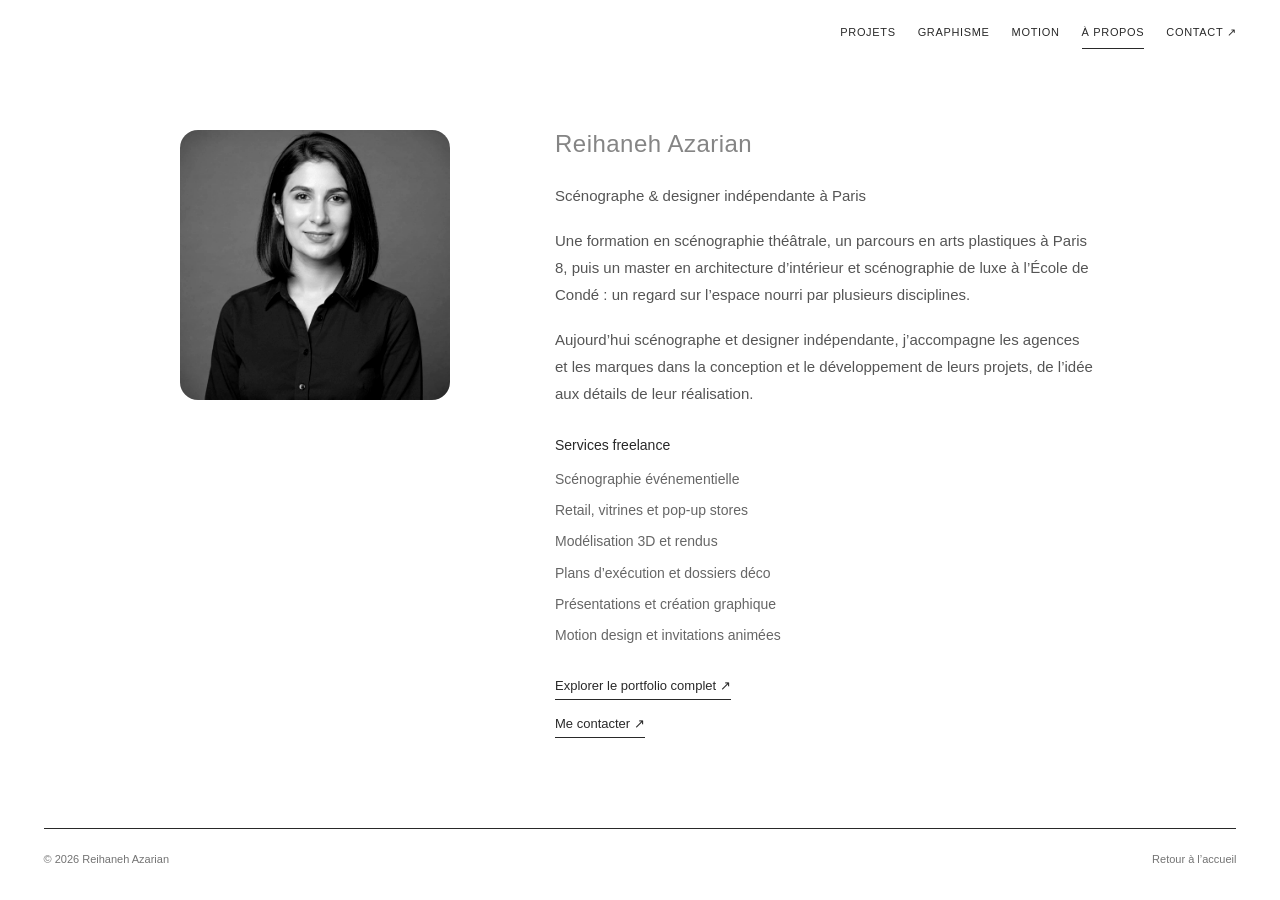
==== about.html @ 953ecf99 "Publish responsive portfolio with project galleries and motion design" ====
<!doctype html>
<html lang="fr">
<head>
<meta charset="utf-8"><meta name="viewport" content="width=device-width,initial-scale=1">
<title>À propos — Reihaneh Azarian</title>
<meta name="description" content="Scénographe et designer indépendante à Paris. Scénographie événementielle, retail, maquettes et création graphique. Découvrez le portfolio de Reihaneh Azarian.">
<meta name="theme-color" content="#ffffff"><link rel="stylesheet" href="./style.css?v=20261115-mobile">
</head>
<body class="about-page"><header class="topbar" id="top"><a class="wordmark" href="index.html#top" aria-label="Reihaneh Azarian, accueil">RA<span class="mark">✳</span></a><span class="location">Indépendante · Paris, France</span><nav aria-label="Navigation principale"><a href="index.html#projets">Projets</a><a href="index.html#graphisme">Graphisme</a><a href="index.html#motion">Motion</a><a href="about.html" aria-current="page">À propos</a><a href="index.html#contact">Contact ↗</a></nav></header><main class="bio-layout"><img class="bio-portrait" src="assets/reihaneh-portrait.jpg" alt="Portrait de Reihaneh Azarian" width="1280" height="1280"><section class="bio-content" aria-labelledby="bio-name"><h1 id="bio-name">Reihaneh Azarian</h1><p>Scénographe &amp; designer indépendante à Paris</p><p>Une formation en scénographie théâtrale, un parcours en arts plastiques à Paris 8, puis un master en architecture d’intérieur et scénographie de luxe à l’École de Condé : un regard sur l’espace nourri par plusieurs disciplines.</p><p>Aujourd’hui scénographe et designer indépendante, j’accompagne les agences et les marques dans la conception et le développement de leurs projets, de l’idée aux détails de leur réalisation.</p><div class="bio-services"><h2>Services freelance</h2><ul><li>Scénographie événementielle</li><li>Retail, vitrines et pop-up stores</li><li>Modélisation 3D et rendus</li><li>Plans d’exécution et dossiers déco</li><li>Présentations et création graphique</li><li>Motion design et invitations animées</li></ul></div><div class="bio-links"><a class="text-link" href="assets/portfolio.pdf" target="_blank" rel="noopener">Explorer le portfolio complet ↗</a><a class="text-link" href="index.html#contact">Me contacter ↗</a></div></section></main><footer><span>© 2026 Reihaneh Azarian</span><a href="index.html">Retour à l’accueil</a></footer></body></html>
---- style.css ----
@charset "UTF-8";
:root{--paper:#fff;--ink:#292929;--accent:#292929;--line:#e8e8e8;--muted:#737373;--display:Impact,'Arial Narrow','Helvetica Neue',sans-serif}
*{box-sizing:border-box}html{scroll-behavior:smooth;scroll-padding-top:28px}body{margin:0;background:var(--paper);color:var(--ink);font-family:Arial,Helvetica,sans-serif;-webkit-font-smoothing:antialiased}body.modal-open{overflow:hidden}a{color:inherit;text-decoration:none}button{font:inherit;color:inherit}button,a{touch-action:manipulation}a:focus-visible,button:focus-visible{outline:3px solid var(--accent);outline-offset:5px}img{display:block;width:100%;height:auto}::selection{background:var(--accent);color:white}.skip{position:fixed;top:-100px;padding:14px;background:var(--ink);color:white;z-index:100}.skip:focus{top:0}.topbar{margin:0 3.4%;min-height:88px;display:flex;align-items:center;justify-content:space-between;border-bottom:1px solid var(--ink);gap:20px}.wordmark{font-size:32px;font-weight:800;letter-spacing:-3px}.mark{display:inline-block;color:var(--accent);font-size:34px;margin-left:5px;vertical-align:middle}.location{font-size:12px}.topbar nav{display:flex;gap:28px;font-size:13px}.topbar nav a:hover,.text-link:hover,.contact a:hover{color:var(--accent)}.intro{padding:46px 3.4% 44px}.intro h1{margin:0;font-size:clamp(72px,15.7vw,250px);font-weight:900;letter-spacing:-.075em;line-height:.82}.intro h1>span{display:block}.title-star{color:var(--accent);display:inline-block;font-size:.69em;vertical-align:12%;margin-left:.17em;line-height:1;animation:turn 35s linear infinite}.intro-bottom{display:grid;grid-template-columns:1.3fr 1fr auto;align-items:end;gap:25px;margin-top:48px}.intro-bottom h2{font-size:clamp(22px,2.6vw,40px);letter-spacing:-.04em;font-weight:500;line-height:1.1;margin:0}.intro-bottom p{font-size:15px;line-height:1.5;margin:0}.round-link{width:58px;height:58px;border:1px solid var(--ink);border-radius:50%;display:grid;place-items:center;font-size:30px}.round-link:hover{color:var(--paper);background:var(--ink)}.visual-strip{display:grid;grid-template-columns:1.05fr 1fr 1fr .85fr;gap:6px;overflow:hidden}.visual-strip a{overflow:hidden}.visual-strip img{height:clamp(190px,27vw,440px);object-fit:cover;transition:transform .6s}.visual-strip a:hover img{transform:scale(1.05)}.about{margin:0 3.4%;padding:100px 0;display:grid;grid-template-columns:1fr 1.8fr .7fr;gap:50px;border-bottom:1px solid var(--ink)}.eyebrow{font-size:11px;text-transform:uppercase;letter-spacing:.12em;line-height:1.6;margin:0 0 20px}.about h2{font-size:clamp(32px,3.5vw,55px);letter-spacing:-.055em;line-height:1.05;margin:0 0 28px;font-weight:500}.about p:not(.eyebrow){font-size:16px;line-height:1.65;max-width:560px}.text-link{display:inline-block;border-bottom:1px solid;padding-bottom:6px;margin-top:15px;font-size:13px}.about-note{align-self:end}.asterisk{font-size:100px;line-height:1;color:var(--accent)}.about-note p{font-size:13px!important}.work{padding:85px 3.4% 100px}.section-heading{display:flex;align-items:end;justify-content:space-between;gap:20px}.section-heading h2{font-size:clamp(48px,7vw,110px);letter-spacing:-.065em;line-height:.95;margin:0;font-weight:500}.accent{color:var(--accent)}.project-count{font-size:12px;padding-bottom:5px;color:var(--muted)}.filters{display:flex;gap:8px;flex-wrap:wrap;margin:35px 0}.filters button{border:1px solid var(--line);background:transparent;border-radius:30px;padding:10px 18px;font-size:12px;cursor:pointer}.filters button[aria-pressed=true],.filters button:hover{background:var(--ink);border-color:var(--ink);color:var(--paper)}.project-grid{display:grid;grid-template-columns:repeat(2,minmax(0,1fr));gap:48px 24px}.project-card[hidden]{display:none}.project-card{min-width:0}.project-card>a{display:block}.card-image{position:relative;overflow:hidden;background:#e4e1d9;aspect-ratio:1.55}.card-image img{height:100%;object-fit:cover;transition:transform .65s cubic-bezier(.2,.65,.3,1)}.project-card.graphic .card-image img{object-fit:contain;background:#fff}.project-card a:hover img{transform:scale(1.035)}.card-arrow{position:absolute;bottom:16px;right:16px;width:44px;height:44px;border-radius:50%;display:grid;place-items:center;background:var(--paper);font-size:23px;transition:background .2s,color .2s}.project-card a:hover .card-arrow{background:var(--accent);color:white}.card-caption{display:flex;justify-content:space-between;align-items:baseline;gap:15px;margin-top:14px}.card-caption h3{font-size:24px;letter-spacing:-.04em;font-weight:500;margin:0}.card-caption span{font-size:11px;color:var(--muted);text-align:right}.card-subtitle{font-size:12px;margin:7px 0 0;color:var(--muted)}.pdf-banner{background:var(--ink);color:var(--paper);display:flex;justify-content:space-between;align-items:center;padding:65px 6.8%;gap:35px}.pdf-banner h2{font-size:clamp(30px,4.5vw,64px);font-weight:500;line-height:1.05;letter-spacing:-.05em;margin:0}.download{padding:24px 28px;border:1px solid #77766e;min-width:250px;font-size:20px}.download span{display:block;font-size:12px;margin-top:16px;color:#c3c2bb}.download:hover{border-color:var(--paper)}.contact{padding:110px 3.4% 80px}.contact h2{max-width:1050px;font-size:clamp(38px,6.5vw,100px);letter-spacing:-.06em;font-weight:500;line-height:1.04;margin:30px 0 40px}.email{font-size:clamp(17px,2.4vw,35px);letter-spacing:-.03em;border-bottom:1px solid;padding-bottom:8px;display:inline-block;overflow-wrap:anywhere}.contact-links{display:flex;gap:32px;font-size:13px;margin-top:40px;flex-wrap:wrap}footer{margin:0 3.4%;padding:24px 0;border-top:1px solid var(--ink);display:flex;justify-content:space-between;gap:20px;font-size:11px;color:var(--muted)}dialog{border:0;padding:0;width:min(1200px,94vw);max-height:94dvh;background:var(--paper);color:var(--ink)}dialog::backdrop{background:rgba(20,20,18,.78);backdrop-filter:blur(6px)}.dialog-top{position:sticky;top:0;display:flex;align-items:center;justify-content:space-between;background:var(--paper);padding:18px 30px;border-bottom:1px solid var(--line);z-index:2;font-size:12px}.close-dialog{background:transparent;border:1px solid var(--ink);padding:8px 14px;cursor:pointer;border-radius:30px}.close-dialog:hover{background:var(--ink);color:var(--paper)}.dialog-intro{padding:40px 40px 32px}.dialog-intro h2{font-size:clamp(32px,5vw,68px);letter-spacing:-.05em;font-weight:500;line-height:1;margin:0 0 20px}.dialog-intro .description{font-size:17px;line-height:1.65;max-width:800px}.project-meta{display:grid;grid-template-columns:1fr 1fr;gap:25px;font-size:12px;line-height:1.6;margin-top:25px}.project-meta strong{display:block;text-transform:uppercase;font-size:10px;letter-spacing:.1em;margin-bottom:7px}.project-pages{padding:0 20px 20px}.project-pages img{background:white;margin-bottom:12px}.dialog-pdf{display:inline-block;margin-top:25px;border-bottom:1px solid;padding-bottom:5px;font-size:13px}@keyframes turn{to{transform:rotate(360deg)}}
@media(min-width:1600px){main,.topbar,footer{max-width:1800px;margin-left:auto;margin-right:auto}.topbar,footer{width:93.2%}}
@media(max-width:800px){.topbar{min-height:70px}.location{display:none}.topbar nav{gap:18px;font-size:12px}.intro{padding-top:38px}.intro h1{font-size:16vw}.intro-bottom{grid-template-columns:1fr auto;margin-top:32px}.intro-bottom p{display:none}.visual-strip{grid-template-columns:repeat(2,1fr)}.visual-strip img{height:30vw}.about{grid-template-columns:1fr;gap:10px;padding:60px 0}.about-note{display:none}.about p:not(.eyebrow){max-width:none}.work{padding-top:60px;padding-bottom:60px}.project-grid{gap:30px 15px}.card-caption{display:block}.card-caption h3{font-size:20px}.card-caption span{display:block;text-align:left;margin-top:6px}.filters{margin:28px 0;gap:6px}.filters button{padding:9px 12px;font-size:11px}.pdf-banner{padding:45px 5%;align-items:start;flex-direction:column}.contact{padding-top:65px;padding-bottom:50px}footer{flex-wrap:wrap}footer>span:nth-child(2){order:3;width:100%}.dialog-intro{padding:26px 20px}.dialog-top{padding:12px 20px}.project-pages{padding:0 8px 8px}.project-meta{grid-template-columns:1fr}}
@media(max-width:520px){.project-grid{grid-template-columns:1fr}.card-caption{display:flex}.card-caption span{text-align:right}.section-heading h2{font-size:54px}.intro-bottom h2{font-size:22px}.round-link{width:44px;height:44px}.contact-links{gap:18px}.project-count{font-size:10px}.visual-strip{gap:3px}.title-star{margin-left:.1em}}
@media(prefers-reduced-motion:reduce){html{scroll-behavior:auto}*,*::before,*::after{animation:none!important;transition:none!important}}

/* Centered editorial direction: floating project cards and condensed type. */
.topbar{border:0;min-height:65px;justify-content:flex-end;position:relative;z-index:5}.topbar .wordmark,.topbar .location{display:none}.topbar nav{font-size:11px;gap:22px;text-transform:uppercase;letter-spacing:.06em}.intro{padding:0 20px 75px;text-align:center;overflow:hidden}.hero-location{font-family:var(--display);font-size:14px;letter-spacing:.07em}.hero-location a{display:block;font:9px Arial,sans-serif;letter-spacing:.13em;margin-top:9px;color:#999}.intro h1{font-family:var(--display);font-size:clamp(45px,7.2vw,100px);font-weight:400;letter-spacing:-.025em;line-height:1.05;margin:40px 0 0}.hero-deck{position:relative;isolation:isolate;max-width:670px;height:285px;margin:24px auto 15px}.hero-card{--angle:-5deg;--y:16px;position:absolute;top:20px;left:5%;width:32%;aspect-ratio:1;transform:translateY(var(--y)) rotate(var(--angle));animation:card-float 6.5s ease-in-out infinite;z-index:1;filter:drop-shadow(0 22px 16px rgba(0,0,0,.19));outline-offset:8px;transition:filter .3s}.hero-card:nth-child(2){left:25%;--angle:4deg;--y:0px;animation-delay:-2s;z-index:2}.hero-card:nth-child(3){left:45%;--angle:-6deg;--y:20px;animation-delay:-4s;z-index:3}.hero-card:nth-child(4){left:65%;--angle:4deg;--y:4px;animation-delay:-1s;z-index:4}.hero-card img{width:100%;height:100%;object-fit:cover;border-radius:22px;transition:transform .35s}.hero-card:first-child img{object-position:63% center}.hero-card span{position:absolute;inset:auto 10px 12px;background:rgba(255,255,255,.93);border-radius:20px;padding:9px 12px;font-size:11px;opacity:0;transition:opacity .25s;pointer-events:none}.hero-card:hover,.hero-card:focus-visible{z-index:10;animation-play-state:paused;filter:drop-shadow(0 28px 20px rgba(0,0,0,.22))}.hero-card:hover img,.hero-card:focus-visible img{transform:translateY(-15px) scale(1.07)}.hero-card:hover span,.hero-card:focus-visible span{opacity:1}.hero-role{font-family:var(--display);font-weight:400;font-size:clamp(32px,5.7vw,79px);letter-spacing:-.02em;line-height:1.08;color:#b9b9b9;margin:0 auto 22px;max-width:1100px}.hero-disciplines{font-family:var(--display);font-size:12px;letter-spacing:.1em;margin:0}.motion-toggle{display:inline-block;margin-top:16px;border:0;border-bottom:1px solid #ddd;background:none;font-size:10px;color:#777;cursor:pointer;padding:5px}.about{padding:65px 0;border-color:var(--line)}.about h2{font-family:var(--display);font-weight:400;letter-spacing:0;text-transform:uppercase}.about-note .asterisk{display:none}.about p:not(.eyebrow){font-size:14px}.work{padding-top:90px}.section-heading{display:block;text-align:center}.section-heading h2{font-family:var(--display);font-size:clamp(40px,5vw,66px);font-weight:400;text-transform:uppercase;letter-spacing:-.025em}.section-heading .eyebrow{margin-bottom:12px;color:var(--muted)}.project-count{display:block;margin-top:15px}.filters{justify-content:center;margin:25px 0 45px}.project-grid{max-width:1200px;margin:auto;gap:55px 34px}.card-image{border-radius:22px;aspect-ratio:1.25}.card-caption h3{font-family:var(--display);font-weight:400;font-size:28px;letter-spacing:0;text-transform:uppercase}.card-arrow{opacity:0;transition:opacity .2s}.project-card a:hover .card-arrow,.project-card a:focus-visible .card-arrow{opacity:1}.graphics-section,.motion-section{padding:85px 5%;border-top:1px solid var(--line);text-align:center}.section-lead{font-size:15px;line-height:1.6;margin:18px 0 0;color:var(--muted)}.graphic-gallery{max-width:1250px;margin:45px auto 25px;display:grid;grid-template-columns:repeat(2,minmax(0,1fr));gap:34px 24px;text-align:left}.graphic-gallery figure{margin:0;min-width:0}.graphic-gallery img{border:1px solid #eee;border-radius:18px;background:#fff;aspect-ratio:2;object-fit:contain}.graphic-gallery figcaption{font-size:12px;margin-top:12px;line-height:1.5}.graphic-gallery figcaption span{color:var(--muted);margin-left:8px}.motion-placeholder{position:relative;min-height:290px;border:1px solid #e7e7e7;border-radius:24px;background:#f7f7f7;max-width:1200px;margin:40px auto 0;display:flex;align-items:center;justify-content:center;gap:35px;overflow:hidden}.motion-placeholder p{text-align:left;font-size:21px;line-height:1.5;z-index:1}.motion-placeholder p span{display:block;font-size:13px;color:#777;margin-top:5px}.motion-orbit{width:90px;height:90px;border:1px solid #b6b6b6;border-radius:28%;transform:rotate(30deg);animation:turn 18s linear infinite}.motion-orbit::after{content:'';position:absolute;inset:12px;border:1px solid #d3d3d3;border-radius:28%;transform:rotate(30deg)}.coming-soon{position:absolute;right:24px;top:24px;font-size:10px;letter-spacing:.12em;color:#777}.pdf-banner{background:#f5f5f5;color:var(--ink)}.pdf-banner h2,.contact h2{font-family:var(--display);font-weight:400;text-transform:uppercase;letter-spacing:-.02em}.download{border-radius:15px;border-color:#ccc}.download span{color:#777}.download:hover{border-color:#222}.contact{text-align:center}.contact h2{margin-left:auto;margin-right:auto}.contact-links{justify-content:center}.animations-paused .hero-card,.animations-paused .motion-orbit{animation-play-state:paused}.dialog-intro h2{font-family:var(--display);text-transform:uppercase;letter-spacing:0}dialog{border-radius:20px}
@keyframes card-float{0%,100%{transform:translateY(var(--y)) rotate(var(--angle))}50%{transform:translateY(calc(var(--y) - 13px)) rotate(calc(var(--angle) + 3deg))}}
@media(max-width:800px){.topbar{justify-content:center;min-height:60px}.topbar nav{gap:15px;font-size:10px}.intro{padding-bottom:50px}.intro h1{font-size:8.5vw;margin-top:32px}.hero-deck{max-width:540px;height:250px;margin-top:28px}.hero-role{font-size:6vw}.about{padding-top:45px;padding-bottom:45px}.project-grid{gap:32px 20px}.card-image{border-radius:18px}.graphics-section,.motion-section{padding:60px 4%}.motion-placeholder{gap:22px;padding:40px 20px}.motion-placeholder p{font-size:18px}.motion-orbit{width:65px;height:65px;flex-shrink:0}.card-arrow{opacity:1}.section-heading h2{font-size:44px}}
@media(max-width:520px){.topbar nav{gap:12px;font-size:9px}.intro{padding-left:10px;padding-right:10px}.intro h1{font-size:9vw}.hero-deck{width:94%;height:185px;margin-top:30px}.hero-card{top:12px;left:3%;width:34%}.hero-card:nth-child(2){left:23%}.hero-card:nth-child(3){left:43%}.hero-card:nth-child(4){left:63%}.hero-card img{border-radius:15px}.hero-card span{font-size:9px;padding:6px;inset:auto 4px 7px}.hero-role{font-size:7vw}.hero-disciplines{font-size:10px;letter-spacing:.03em}.graphic-gallery{grid-template-columns:1fr;gap:28px}.graphic-gallery figcaption span{display:block;margin-left:0}.motion-placeholder{flex-direction:column;padding-top:65px;gap:10px}.motion-placeholder p{text-align:center}.section-heading h2{font-size:38px}.card-caption h3{font-size:26px}.contact h2{font-size:42px}}
@media(prefers-reduced-motion:reduce){.hero-card,.motion-orbit{animation:none}.motion-toggle{display:none}}

@media(min-width:801px){.intro h1{font-size:clamp(50px,6.6vw,92px);margin-top:30px}.hero-deck{max-width:570px;height:245px;margin-top:20px}.hero-role{font-size:clamp(36px,5.1vw,72px)}}

/* Non-interactive intro: the pointer pushes each image away. */
.hero-card{--escape-x:0px;--escape-y:0px;--escape-rotation:0deg;cursor:default;animation:none;transform:translate(var(--escape-x),calc(var(--y) + var(--escape-y))) rotate(calc(var(--angle) + var(--escape-rotation)));will-change:transform;transition:none;pointer-events:none}
.hero-card:hover,.hero-card:focus-visible{filter:drop-shadow(0 22px 16px rgba(0,0,0,.19))}.hero-card:hover img,.hero-card:focus-visible img{transform:none}.hero-card img{transition:none}.hero-deck{overflow:visible}.intro{overflow:hidden}
/* Featured work: large centered cards, tilted neighboring projects. */
.work{padding-left:0;padding-right:0;overflow:hidden}.work>.section-heading,.work>.filters{padding-left:20px;padding-right:20px}.featured-viewport{width:100%;overflow:hidden}.project-grid{position:relative;display:flex;gap:clamp(55px,9vw,150px);max-width:none;width:100%;padding:45px max(20px,calc((100% - 470px)/2)) 55px;overflow-x:auto;scroll-snap-type:x mandatory;scrollbar-width:none;align-items:center}.project-grid::-webkit-scrollbar{display:none}.project-card{flex:0 0 470px;width:470px;scroll-snap-align:center;transform:rotate(var(--card-rotation,11deg)) scale(.92);transition:transform .5s;transform-origin:center 60%}.project-card.is-current{transform:rotate(0deg) scale(1)}.project-card .card-image{aspect-ratio:1; border-radius:22px}.project-card .card-caption{display:block;text-align:center;margin-top:23px}.project-card .card-caption h3{font-size:34px}.project-card .card-caption span{display:block;text-align:center;margin-top:8px}.project-card .card-subtitle{text-align:center}.featured-controls{display:flex;justify-content:center;align-items:center;gap:25px;margin-top:4px}.featured-controls button{width:46px;height:46px;border-radius:50%;background:white;border:1px solid #ddd;font-size:22px;cursor:pointer}.featured-controls button:hover:not(:disabled){background:#292929;color:white}.featured-controls button:disabled{opacity:.25;cursor:default}.featured-position{font-size:12px;min-width:50px;text-align:center}
@media(max-width:650px){.project-grid{gap:35px;padding:32px 14vw 38px}.project-card{flex-basis:72vw;width:72vw}.project-card .card-image{border-radius:18px}.project-card .card-caption h3{font-size:27px}.project-card .card-caption span{text-align:center}.featured-controls{margin-top:10px}}
@media(prefers-reduced-motion:reduce){.hero-card{transform:translateY(var(--y)) rotate(var(--angle));will-change:auto}.project-card{transition:none}}

/* Project-based graphics and standalone biography. */
.graphic-project{display:block;border-radius:18px}.graphic-project img{transition:box-shadow .25s}.graphic-project:hover img{box-shadow:0 12px 30px #00000015}.graphic-gallery h3{font:28px var(--display);text-transform:uppercase;margin:18px 0 8px}.graphic-gallery figcaption span{display:block;margin:0}.graphic-open{padding-top:12px;color:var(--ink)!important}.about-page-title{text-align:center;padding:70px 20px 35px}.about-page-title h1{font:clamp(48px,7vw,100px) var(--display);text-transform:uppercase;margin:0}.about-page .about{min-height:350px}.about-back{display:flex;justify-content:center;gap:40px;padding:25px 20px 80px}.topbar a[aria-current=page]{border-bottom:1px solid;padding-bottom:5px}.project-pages img{width:100%;height:auto}

/* Simplified intro and image-first galleries. */
.intro h1{font-family:'Arial Narrow','Bahnschrift SemiCondensed',Arial,sans-serif;font-weight:400;font-size:clamp(34px,5.3vw,74px);letter-spacing:-.045em;margin-top:35px}.hero-deck{max-width:656px;height:282px;margin-top:32px}.hero-card{border-radius:22px;overflow:hidden;box-shadow:0 22px 22px #00000025;filter:none}.hero-card img{border-radius:0;transform:scale(1.10);object-fit:cover}.hero-card:hover img,.hero-card:focus-visible img{transform:scale(1.10)}.hero-card:hover{filter:none}.gallery-heading{padding:28px 35px 20px}.gallery-heading h2{font-size:clamp(28px,4vw,48px);margin:0}.project-pages{padding-top:0}.featured-controls{gap:18px}
@media(max-width:800px){.intro h1{font-size:6.5vw}.hero-deck{max-width:620px;height:280px}}
@media(max-width:520px){.intro h1{font-size:7.3vw;letter-spacing:-.05em}.hero-deck{width:100%;height:215px}.hero-card{width:38%;left:0;border-radius:18px}.hero-card:nth-child(2){left:21%}.hero-card:nth-child(3){left:42%}.hero-card:nth-child(4){left:63%}.gallery-heading{padding:24px 20px 18px}}

.hero-role{font-family:'Arial Narrow','Bahnschrift SemiCondensed',Arial,sans-serif;font-weight:400;font-size:clamp(30px,4.4vw,61px);letter-spacing:-.035em;line-height:1.12}
@media(max-width:520px){.hero-role{font-size:6.2vw}}

/* Image-led introduction and concise contact invitation. */
.intro h1{font-family:var(--display);font-size:clamp(38px,5.3vw,74px);font-weight:400;letter-spacing:-.025em;margin:22px 0 18px}.hero-role{font-family:var(--display);font-size:clamp(28px,4.4vw,61px);font-weight:400;letter-spacing:-.02em;line-height:1.1;margin-bottom:24px}.hero-deck{margin-top:45px;margin-bottom:25px}.hero-disciplines{font-family:Arial,Helvetica,sans-serif;font-size:13px;font-weight:500;letter-spacing:.1em;line-height:1.7;color:#555}.contact{border-top:1px solid var(--line);padding:70px 5% 60px}.contact h2{font-size:clamp(28px,3.3vw,44px);line-height:1.15;margin:0 auto 18px}.contact-intro{font:15px/1.7 Arial,Helvetica,sans-serif;color:#737373;margin:0 auto 30px;max-width:560px}.contact .email{font-size:clamp(17px,2vw,26px)}
@media(max-width:520px){.intro h1{font-size:8vw;margin-top:20px}.hero-role{font-size:6.2vw}.hero-disciplines{font-size:10px;letter-spacing:.06em}.hero-deck{margin-top:30px}.contact{padding:50px 6%}.contact h2{font-size:30px}.contact-intro{font-size:14px}}

/* Refined scale and concise freelance biography. */
.intro h1{font-size:clamp(30.4px,4.24vw,59.2px)}.hero-role{font-size:clamp(22.4px,3.52vw,48.8px)}.hero-deck{max-width:721.6px;height:310px}.contact h2{font-family:Arial,Helvetica,sans-serif;font-size:clamp(22px,2.1vw,28px);font-weight:400;letter-spacing:-.02em;text-transform:none;line-height:1.4;margin-bottom:28px}.contact .email{font-size:13px;letter-spacing:0;border:0;padding:0}.contact-links{margin-top:20px}.bio-layout{display:grid;grid-template-columns:minmax(240px,340px) minmax(0,540px);gap:70px;max-width:1060px;margin:65px auto 90px;padding:0 35px;align-items:start}.portrait-placeholder{aspect-ratio:4/5;background:#f4f3f1;border-radius:18px;display:grid;place-items:center;color:#999;font:11px Arial,sans-serif;letter-spacing:.06em}.bio-content h1{font:30px var(--display);text-transform:uppercase;margin:0 0 24px}.bio-content p{font-size:15px;line-height:1.8;margin:0;color:#555}.bio-services{margin-top:30px}.bio-services h2{font:500 14px Arial,sans-serif;margin:0 0 14px}.bio-services ul{list-style:none;padding:0;margin:0;color:#666;font-size:14px;line-height:1.8}.bio-services li{margin-bottom:6px}.bio-links{display:flex;flex-direction:column;align-items:flex-start;gap:16px;margin-top:30px}.bio-links .text-link{margin:0}.about-page main{min-height:65vh}
@media(max-width:800px){.hero-deck{max-width:682px;height:308px}.bio-layout{gap:35px;grid-template-columns:1fr 1.3fr;padding:0 25px;margin-top:40px}}
@media(max-width:520px){.intro h1{font-size:6.4vw}.hero-role{font-size:4.96vw}.hero-deck{width:100%;height:236px}.hero-card{width:41.8%;left:-2%}.hero-card:nth-child(2){left:18.5%}.hero-card:nth-child(3){left:39%}.hero-card:nth-child(4){left:59.5%}.contact h2{font-size:22px}.bio-layout{grid-template-columns:1fr;gap:32px}.portrait-placeholder{max-width:260px;width:100%;margin:auto}.bio-content h1{font-size:28px}}

/* Original portrait, displayed in black and white. */
.bio-portrait{display:block;width:100%;aspect-ratio:4/5;height:auto;object-fit:cover;object-position:center 35%;border-radius:18px;filter:grayscale(100%)}
@media(max-width:520px){.bio-portrait{max-width:260px;margin:auto}}

/* Contact details share a baseline and consistent spacing. */
.contact{display:flex;align-items:baseline;justify-content:center;gap:32px;flex-wrap:wrap;font-size:13px;line-height:1.5}
.contact .contact-links{display:contents}
.contact a,.contact span{white-space:nowrap}
@media(max-width:800px){.contact{display:grid;grid-template-columns:repeat(2,max-content);justify-content:center;gap:18px 28px;text-align:left}}
@media(max-width:520px){.contact{grid-template-columns:max-content;gap:16px;text-align:center}}

/* Compact portrait and carousel controls beside the images. */
.bio-portrait{max-width:270px;aspect-ratio:1;object-position:center 35%;filter:grayscale(100%) contrast(1.2);justify-self:center}
.featured-viewport{position:relative}.featured-controls{position:absolute;top:257px;left:50%;transform:translate(-50%,-50%);width:min(650px,96%);margin:0;justify-content:space-between;pointer-events:none;z-index:2}.featured-controls button{pointer-events:auto;box-shadow:0 3px 14px #00000012}
@media(max-width:650px){.featured-controls{top:calc(32px + 36vw);width:96%}.featured-controls button{width:40px;height:40px}.bio-portrait{max-width:240px}}

/* Original motion files, presented without cropping. */
.motion-gallery{display:grid;grid-template-columns:repeat(2,minmax(0,1fr));gap:45px;max-width:1000px;margin:45px auto 0;text-align:left}.motion-work{margin:0;min-width:0}.motion-media{display:flex;align-items:center;justify-content:center;height:600px;max-height:70vh;border-radius:18px;overflow:hidden;background:#fafafa}.motion-media video,.motion-media img{display:block;width:100%;height:100%;object-fit:contain}.motion-work h3{font:28px var(--display);text-transform:uppercase;margin:18px 0 8px}.motion-work figcaption span{font-size:12px;color:var(--muted)}
@media(max-width:650px){.motion-gallery{grid-template-columns:1fr;gap:32px;max-width:450px}.motion-media{height:auto;max-height:none;aspect-ratio:3/4}}

.bio-content h1{font-family:Arial,Helvetica,sans-serif;font-size:24px;font-weight:400;color:#858585;letter-spacing:.02em;text-transform:none}.bio-content>p+p{margin-top:18px}.motion-gif{border:0;padding:0;width:100%;cursor:pointer}

/* Uniform header link boxes keep the active underline from shifting labels. */
.topbar nav{align-items:center}.topbar nav a,.topbar nav a[aria-current=page]{display:inline-flex;align-items:center;justify-content:center;min-height:32px;line-height:20px;padding:5px 0;border-bottom:1px solid transparent;white-space:nowrap}.topbar nav a[aria-current=page]{border-bottom-color:currentColor}.contact span.email{user-select:text;cursor:text}

/* Phone and tablet refinements. */
@media(max-width:800px){.topbar nav a,.topbar nav a[aria-current=page]{min-height:44px}.featured-controls button{min-width:44px;min-height:44px}.filters button{min-height:44px}.bio-layout{min-width:0}}
@media(max-width:520px){.topbar{margin:0 12px}.topbar nav{width:100%;justify-content:space-between;gap:6px;font-size:10px;letter-spacing:0}.hero-deck{width:90%;height:clamp(190px,58vw,236px)}.hero-card{width:38%;left:0}.hero-card:nth-child(2){left:21%}.hero-card:nth-child(3){left:42%}.hero-card:nth-child(4){left:63%}.work{padding-top:40px}.graphics-section,.motion-section{padding-left:20px;padding-right:20px}.bio-layout{padding:0 22px}.bio-content h1{font-size:24px}.contact{padding:40px 20px}.dialog-top{padding:12px 14px}.close-dialog{min-height:44px}footer{line-height:1.6}}
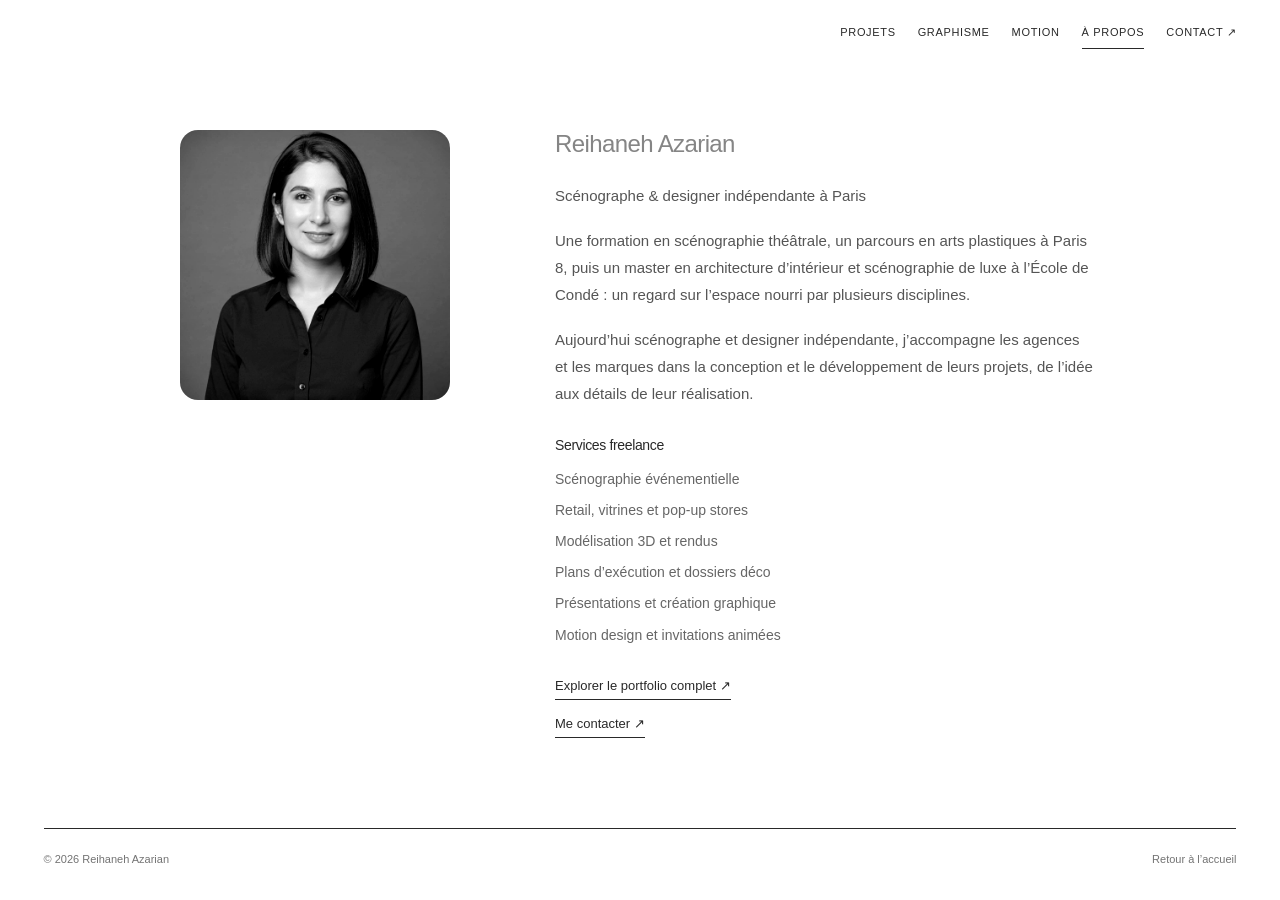
==== commit 2cdb819f: "new" ====
--- a/about.html
+++ b/about.html
@@ -4,6 +4,6 @@
 <meta charset="utf-8"><meta name="viewport" content="width=device-width,initial-scale=1">
 <title>À propos — Reihaneh Azarian</title>
 <meta name="description" content="Scénographe et designer indépendante à Paris. Scénographie événementielle, retail, maquettes et création graphique. Découvrez le portfolio de Reihaneh Azarian.">
-<meta name="theme-color" content="#ffffff"><link rel="stylesheet" href="./style.css?v=20261115-mobile">
+<meta name="theme-color" content="#ffffff"><link rel="stylesheet" href="./style.css?v=20261122-hero-bold">
 </head>
 <body class="about-page"><header class="topbar" id="top"><a class="wordmark" href="index.html#top" aria-label="Reihaneh Azarian, accueil">RA<span class="mark">✳</span></a><span class="location">Indépendante · Paris, France</span><nav aria-label="Navigation principale"><a href="index.html#projets">Projets</a><a href="index.html#graphisme">Graphisme</a><a href="index.html#motion">Motion</a><a href="about.html" aria-current="page">À propos</a><a href="index.html#contact">Contact ↗</a></nav></header><main class="bio-layout"><img class="bio-portrait" src="assets/reihaneh-portrait.jpg" alt="Portrait de Reihaneh Azarian" width="1280" height="1280"><section class="bio-content" aria-labelledby="bio-name"><h1 id="bio-name">Reihaneh Azarian</h1><p>Scénographe &amp; designer indépendante à Paris</p><p>Une formation en scénographie théâtrale, un parcours en arts plastiques à Paris 8, puis un master en architecture d’intérieur et scénographie de luxe à l’École de Condé : un regard sur l’espace nourri par plusieurs disciplines.</p><p>Aujourd’hui scénographe et designer indépendante, j’accompagne les agences et les marques dans la conception et le développement de leurs projets, de l’idée aux détails de leur réalisation.</p><div class="bio-services"><h2>Services freelance</h2><ul><li>Scénographie événementielle</li><li>Retail, vitrines et pop-up stores</li><li>Modélisation 3D et rendus</li><li>Plans d’exécution et dossiers déco</li><li>Présentations et création graphique</li><li>Motion design et invitations animées</li></ul></div><div class="bio-links"><a class="text-link" href="assets/portfolio.pdf" target="_blank" rel="noopener">Explorer le portfolio complet ↗</a><a class="text-link" href="index.html#contact">Me contacter ↗</a></div></section></main><footer><span>© 2026 Reihaneh Azarian</span><a href="index.html">Retour à l’accueil</a></footer></body></html>
--- a/style.css
+++ b/style.css
@@ -71,3 +71,23 @@
 /* Phone and tablet refinements. */
 @media(max-width:800px){.topbar nav a,.topbar nav a[aria-current=page]{min-height:44px}.featured-controls button{min-width:44px;min-height:44px}.filters button{min-height:44px}.bio-layout{min-width:0}}
 @media(max-width:520px){.topbar{margin:0 12px}.topbar nav{width:100%;justify-content:space-between;gap:6px;font-size:10px;letter-spacing:0}.hero-deck{width:90%;height:clamp(190px,58vw,236px)}.hero-card{width:38%;left:0}.hero-card:nth-child(2){left:21%}.hero-card:nth-child(3){left:42%}.hero-card:nth-child(4){left:63%}.work{padding-top:40px}.graphics-section,.motion-section{padding-left:20px;padding-right:20px}.bio-layout{padding:0 22px}.bio-content h1{font-size:24px}.contact{padding:40px 20px}.dialog-top{padding:12px 14px}.close-dialog{min-height:44px}footer{line-height:1.6}}
+
+/* Larger opening images, with closer overlap to stay inside small screens. */
+.hero-card{width:40%;left:1%}
+.hero-card:nth-child(2){left:20%}
+.hero-card:nth-child(3){left:39%}
+.hero-card:nth-child(4){left:58%}
+.hero-deck{height:370px}
+@media(max-width:800px){.hero-deck{height:clamp(265px,48vw,368px)}}
+@media(max-width:520px){.hero-card{width:47.5%;left:0}.hero-card:nth-child(2){left:17%}.hero-card:nth-child(3){left:34%}.hero-card:nth-child(4){left:51%}.hero-deck{height:clamp(215px,65vw,280px)}}
+/* Spread the opening cards while preserving their large-screen image size. */
+@media(min-width:801px){.hero-deck{max-width:866px}.hero-card{width:33.3333%;left:0}.hero-card:nth-child(2){left:22%}.hero-card:nth-child(3){left:44%}.hero-card:nth-child(4){left:66%}}
+@media(min-width:521px) and (max-width:800px){.hero-card{width:40%;left:-4%}.hero-card:nth-child(2){left:18.5%}.hero-card:nth-child(3){left:41%}.hero-card:nth-child(4){left:63.5%}.hero-deck{width:90%}}
+@media(max-width:520px){.hero-deck{width:100%}.hero-card{width:42.75%;left:0}.hero-card:nth-child(2){left:19%}.hero-card:nth-child(3){left:38%}.hero-card:nth-child(4){left:57%}}
+/* Lighter typography for headings only. */
+.intro h1,.hero-role,.section-heading h2,.card-caption h3,.graphic-project h3,.motion-work h3,.dialog-intro h2,.bio-content h1,.bio-services h2{font-family:'Segoe UI','Helvetica Neue',Arial,sans-serif;font-weight:300;letter-spacing:-.025em;line-height:1.15}
+.section-heading h2{font-size:clamp(32px,4.3vw,56px)}
+.card-caption h3,.graphic-project h3,.motion-work h3{font-size:25px;line-height:1.2}
+@media(max-width:520px){.section-heading h2{font-size:32px}.card-caption h3,.graphic-project h3,.motion-work h3{font-size:22px}}
+/* Bold introduction, retaining light section headings. */
+.intro h1,.intro .hero-role{font-weight:700}
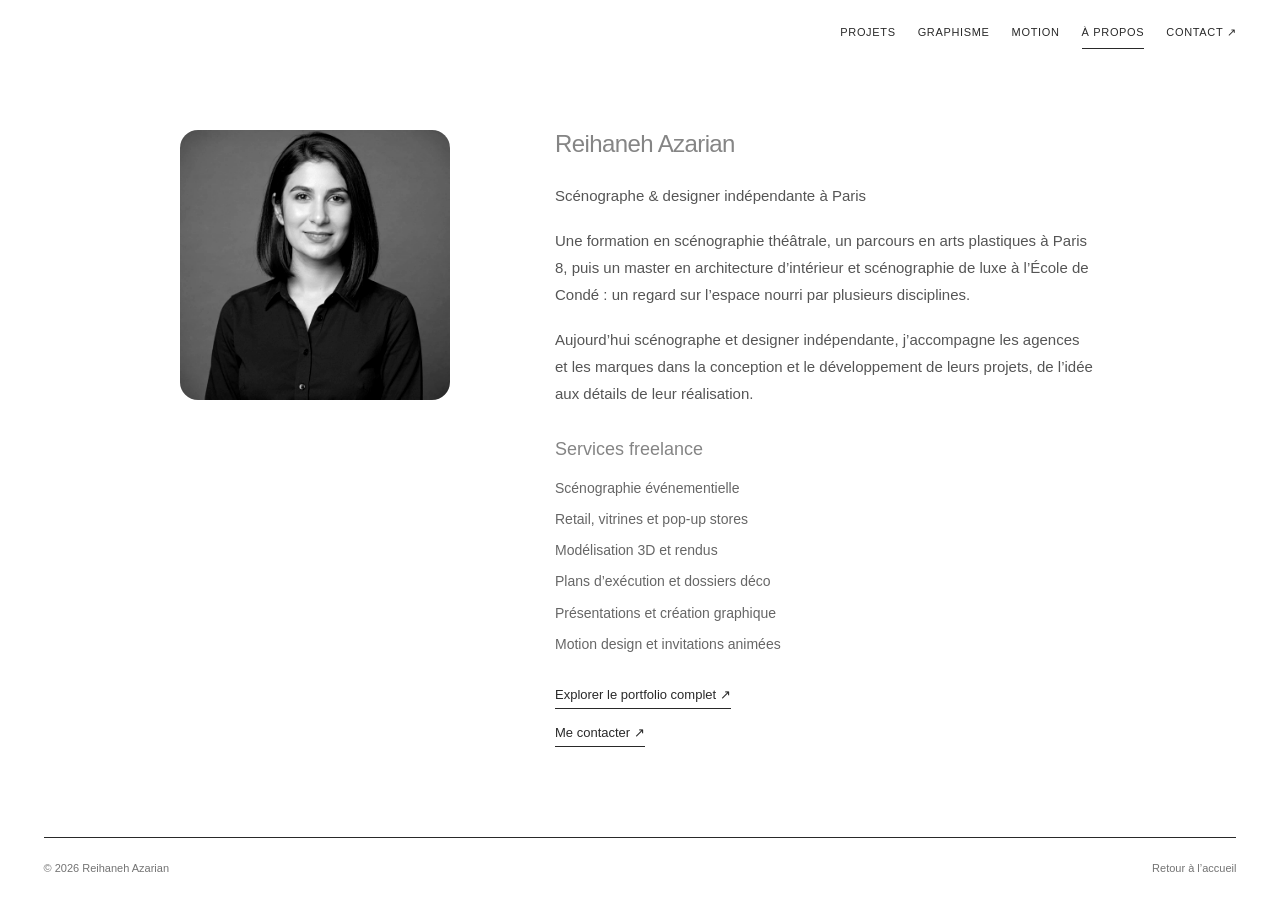
==== commit eceaa32f: "modif 1" ====
--- a/about.html
+++ b/about.html
@@ -4,6 +4,6 @@
 <meta charset="utf-8"><meta name="viewport" content="width=device-width,initial-scale=1">
 <title>À propos — Reihaneh Azarian</title>
 <meta name="description" content="Scénographe et designer indépendante à Paris. Scénographie événementielle, retail, maquettes et création graphique. Découvrez le portfolio de Reihaneh Azarian.">
-<meta name="theme-color" content="#ffffff"><link rel="stylesheet" href="./style.css?v=20261122-hero-bold">
+<meta name="theme-color" content="#ffffff"><link rel="stylesheet" href="./style.css?v=20261122-arrow-buttons">
 </head>
 <body class="about-page"><header class="topbar" id="top"><a class="wordmark" href="index.html#top" aria-label="Reihaneh Azarian, accueil">RA<span class="mark">✳</span></a><span class="location">Indépendante · Paris, France</span><nav aria-label="Navigation principale"><a href="index.html#projets">Projets</a><a href="index.html#graphisme">Graphisme</a><a href="index.html#motion">Motion</a><a href="about.html" aria-current="page">À propos</a><a href="index.html#contact">Contact ↗</a></nav></header><main class="bio-layout"><img class="bio-portrait" src="assets/reihaneh-portrait.jpg" alt="Portrait de Reihaneh Azarian" width="1280" height="1280"><section class="bio-content" aria-labelledby="bio-name"><h1 id="bio-name">Reihaneh Azarian</h1><p>Scénographe &amp; designer indépendante à Paris</p><p>Une formation en scénographie théâtrale, un parcours en arts plastiques à Paris 8, puis un master en architecture d’intérieur et scénographie de luxe à l’École de Condé : un regard sur l’espace nourri par plusieurs disciplines.</p><p>Aujourd’hui scénographe et designer indépendante, j’accompagne les agences et les marques dans la conception et le développement de leurs projets, de l’idée aux détails de leur réalisation.</p><div class="bio-services"><h2>Services freelance</h2><ul><li>Scénographie événementielle</li><li>Retail, vitrines et pop-up stores</li><li>Modélisation 3D et rendus</li><li>Plans d’exécution et dossiers déco</li><li>Présentations et création graphique</li><li>Motion design et invitations animées</li></ul></div><div class="bio-links"><a class="text-link" href="assets/portfolio.pdf" target="_blank" rel="noopener">Explorer le portfolio complet ↗</a><a class="text-link" href="index.html#contact">Me contacter ↗</a></div></section></main><footer><span>© 2026 Reihaneh Azarian</span><a href="index.html">Retour à l’accueil</a></footer></body></html>
--- a/style.css
+++ b/style.css
@@ -56,7 +56,7 @@
 
 /* Compact portrait and carousel controls beside the images. */
 .bio-portrait{max-width:270px;aspect-ratio:1;object-position:center 35%;filter:grayscale(100%) contrast(1.2);justify-self:center}
-.featured-viewport{position:relative}.featured-controls{position:absolute;top:257px;left:50%;transform:translate(-50%,-50%);width:min(650px,96%);margin:0;justify-content:space-between;pointer-events:none;z-index:2}.featured-controls button{pointer-events:auto;box-shadow:0 3px 14px #00000012}
+.featured-viewport{position:relative}.featured-controls{position:absolute;top:280px;left:50%;transform:translate(-50%,-50%);width:min(650px,96%);margin:0;justify-content:space-between;pointer-events:none;z-index:2}.featured-controls button{pointer-events:auto;box-shadow:0 3px 14px #00000012}
 @media(max-width:650px){.featured-controls{top:calc(32px + 36vw);width:96%}.featured-controls button{width:40px;height:40px}.bio-portrait{max-width:240px}}
 
 /* Original motion files, presented without cropping. */
@@ -91,3 +91,13 @@
 @media(max-width:520px){.section-heading h2{font-size:32px}.card-caption h3,.graphic-project h3,.motion-work h3{font-size:22px}}
 /* Bold introduction, retaining light section headings. */
 .intro h1,.intro .hero-role{font-weight:700}
+
+/* Consistent bold section headings and a readable services heading. */
+.section-heading h2{font-weight:700}
+.bio-services h2{font-family:'Segoe UI','Helvetica Neue',Arial,sans-serif;font-weight:400;font-size:18px;letter-spacing:0;line-height:1.4;color:#858585}
+
+/* Frame the Chanel bar directly from the high-resolution portfolio page. */
+.hero-card.hero-chanel img,.hero-card.hero-chanel:hover img{position:absolute;width:287.08%;height:143.54%;max-width:none;left:-48.09%;top:-21.77%;object-fit:fill;transform:none}
+
+/* Center the navigation glyphs within their circular buttons. */
+.featured-controls button{display:grid;place-items:center;padding:0;line-height:1}
